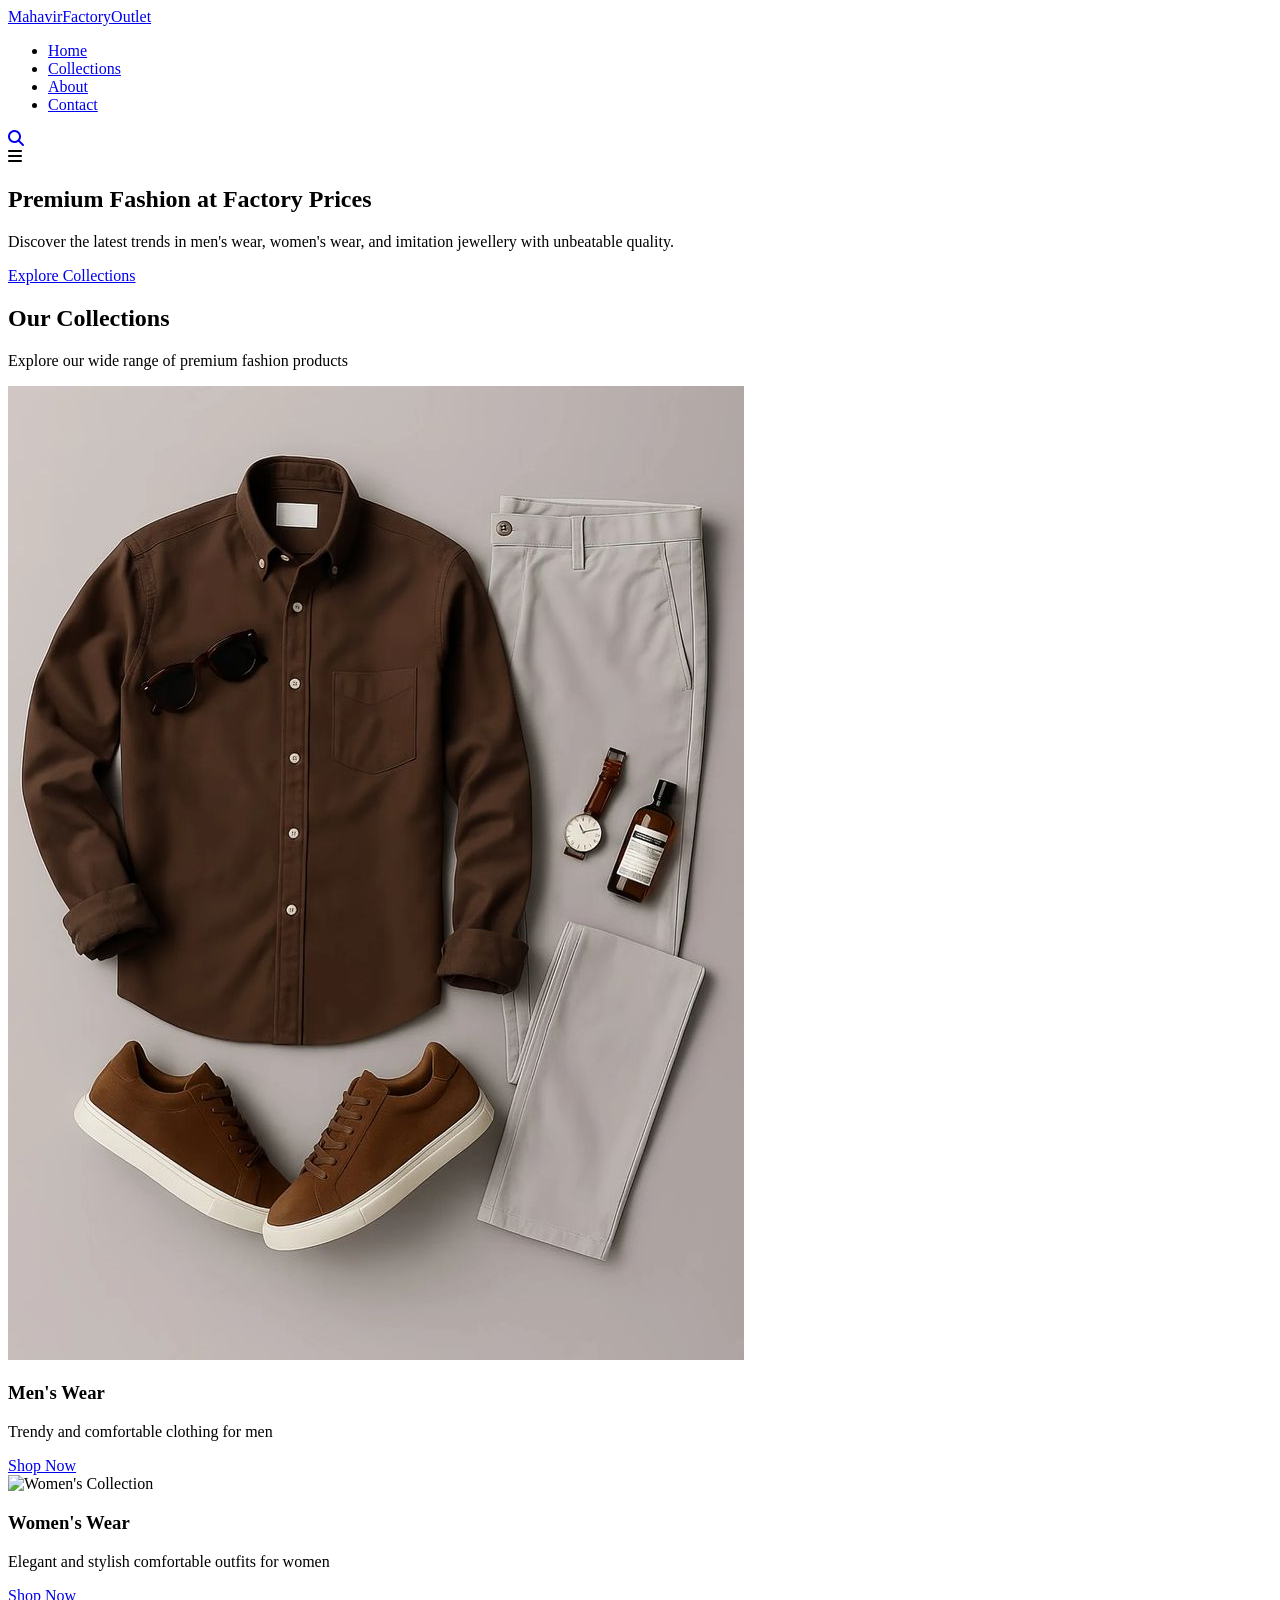
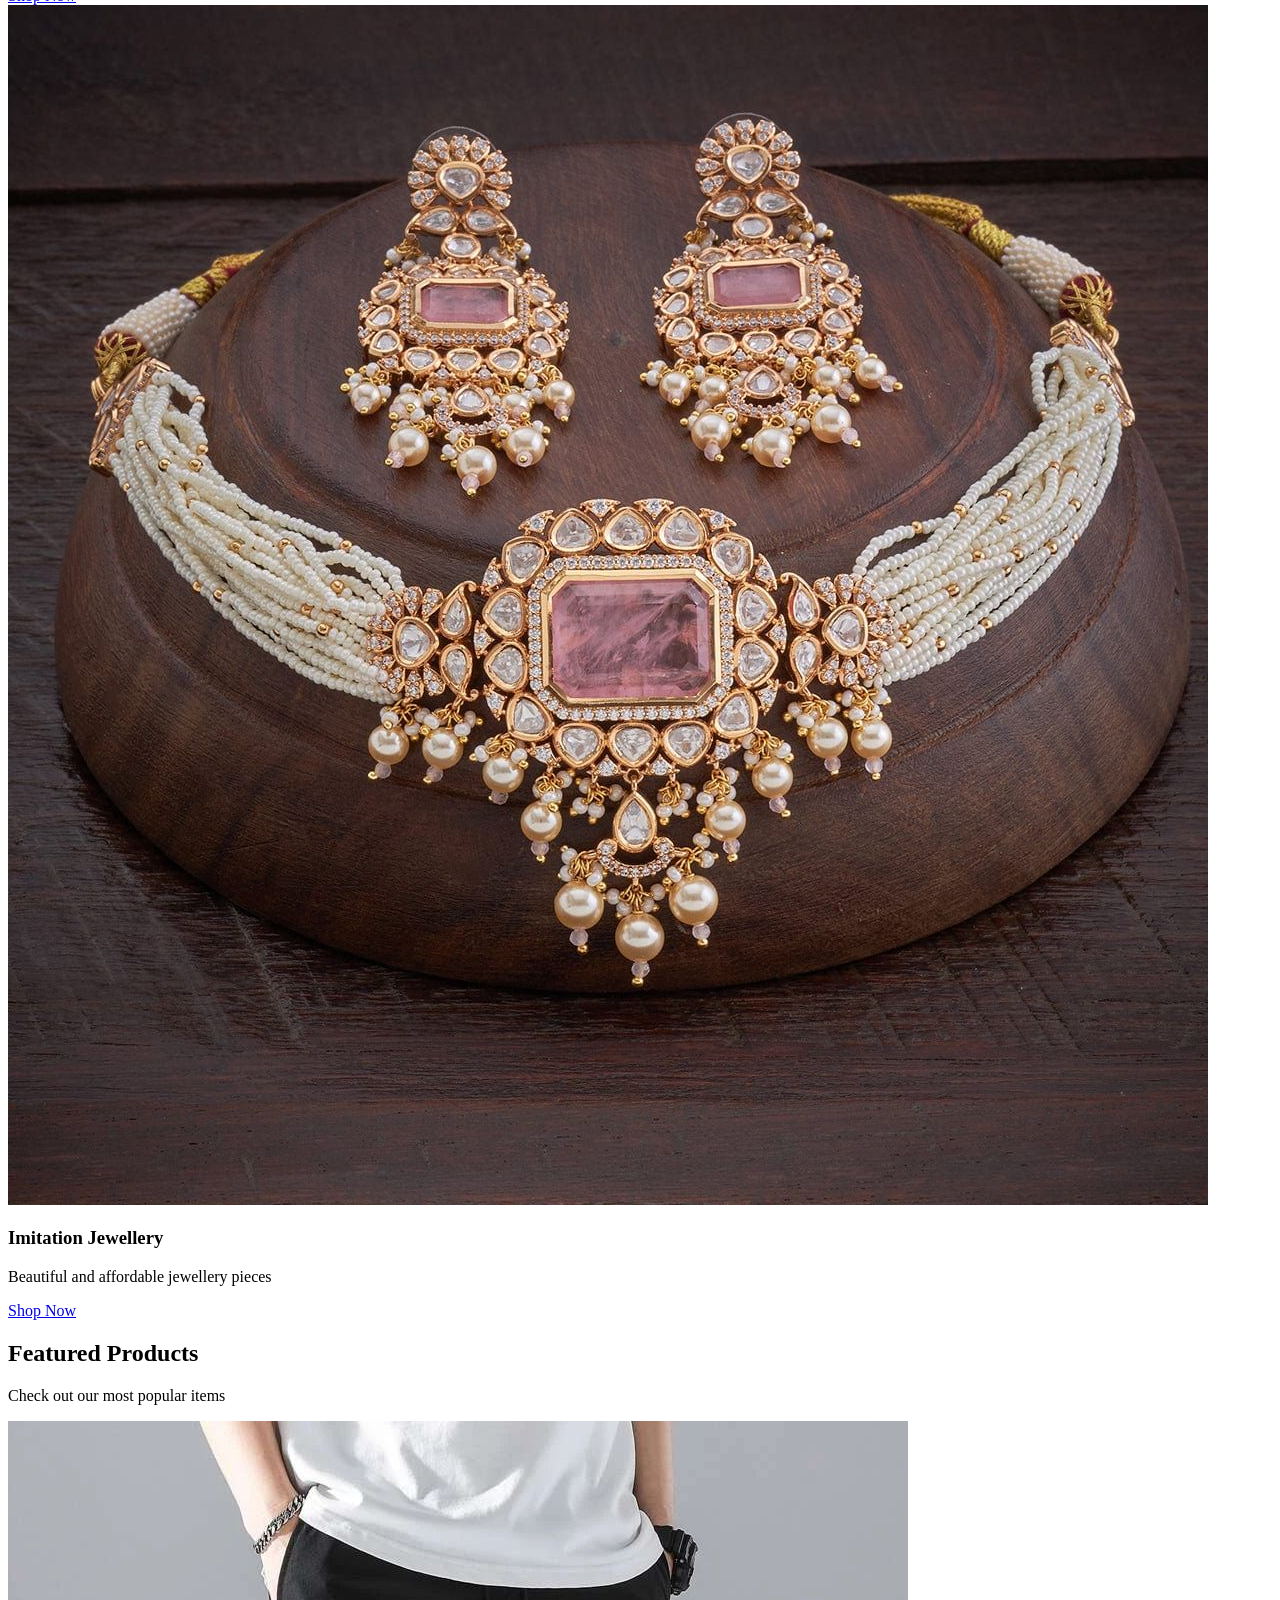
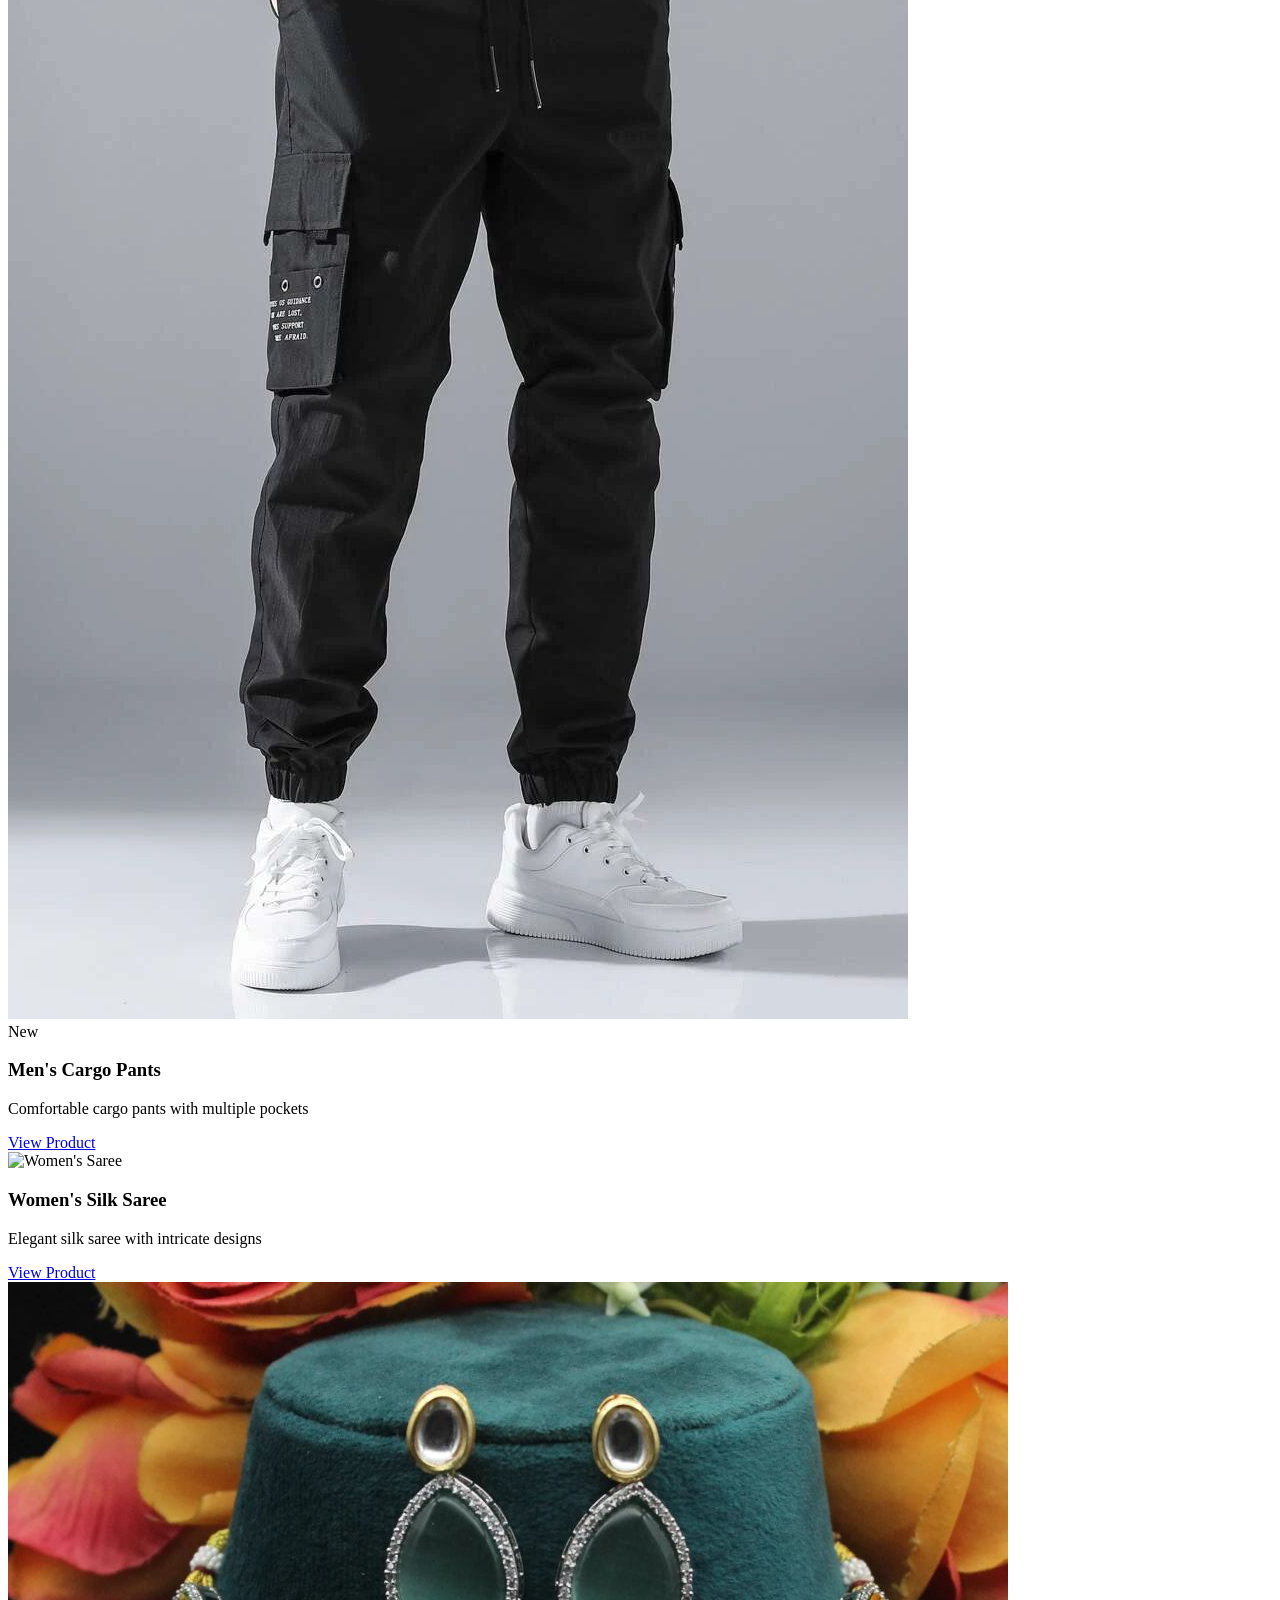
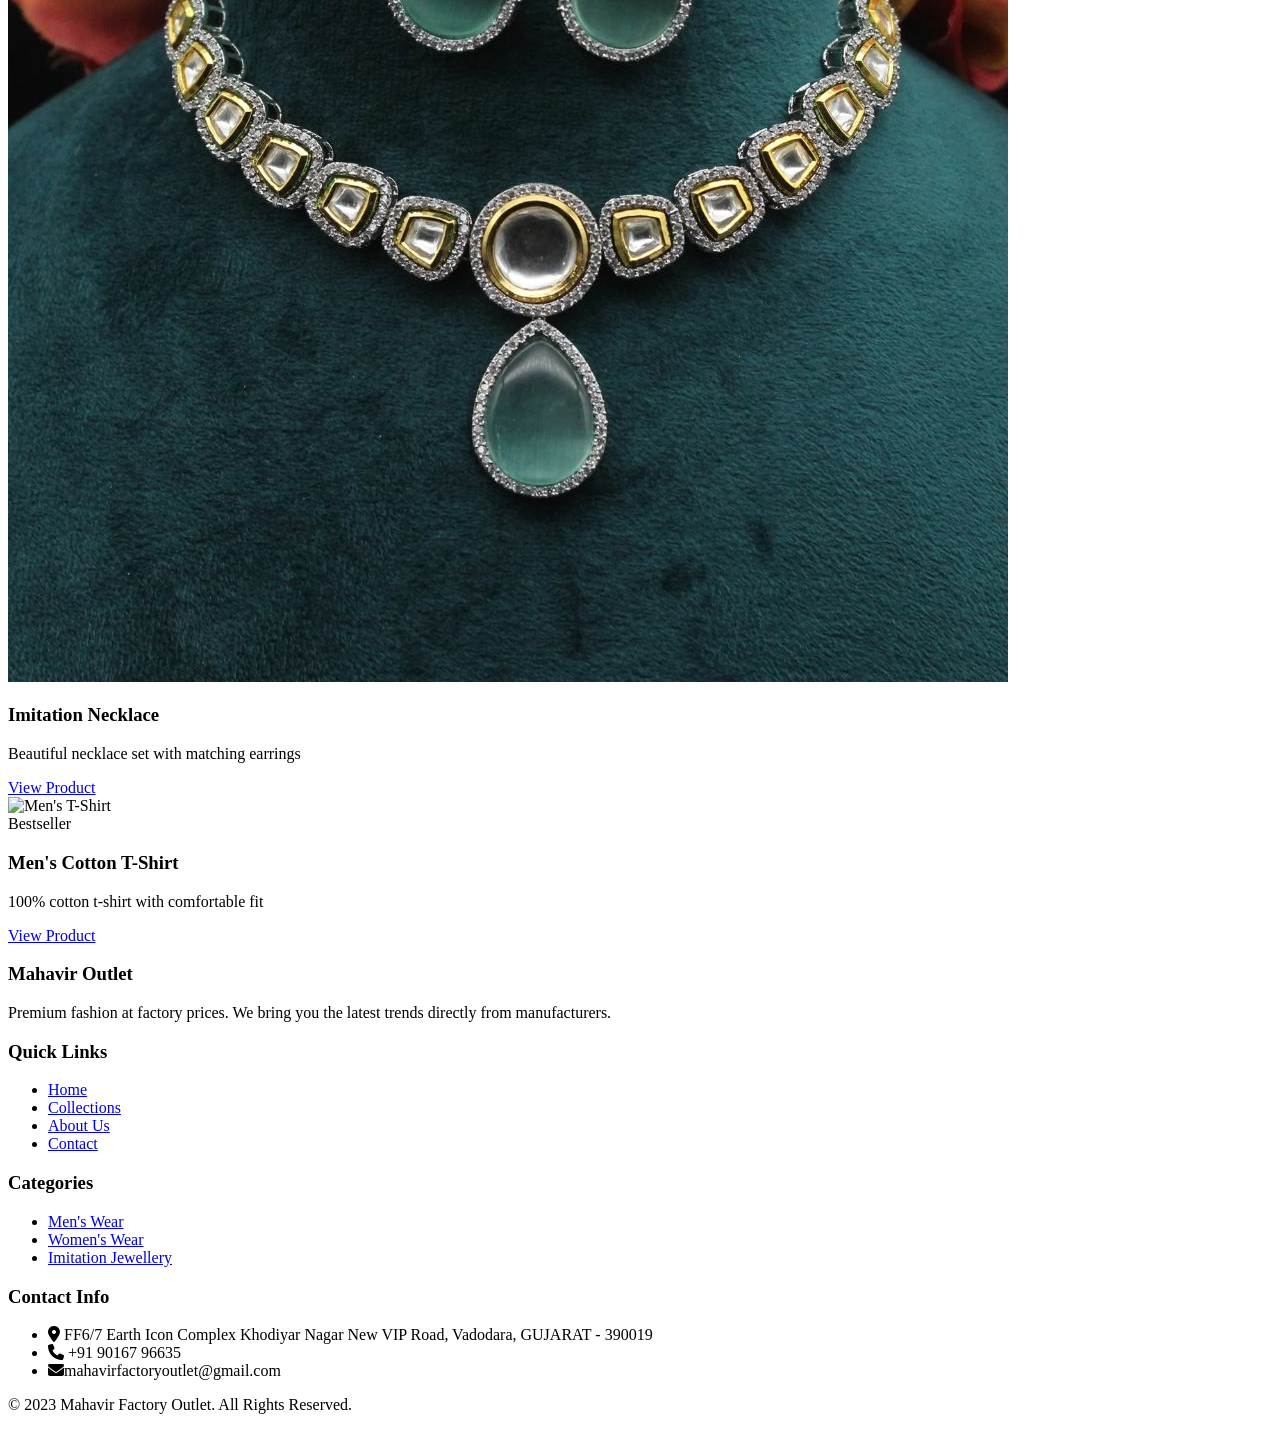
==== index.html @ 2e47fcfe "Add files via upload" ====
<!DOCTYPE html>
<html lang="en">
<head>
    <meta charset="UTF-8">
    <meta name="viewport" content="width=device-width, initial-scale=1.0">
    <title>Mahavir Factory Outlet - Premium Fashion</title>
    <link rel="stylesheet" href="css/style.css">
    <link rel="stylesheet" href="css/responsive.css">
    <link href="https://fonts.googleapis.com/css2?family=Poppins:wght@300;400;500;600;700;800&display=swap" rel="stylesheet">
    <link rel="stylesheet" href="https://cdnjs.cloudflare.com/ajax/libs/font-awesome/6.4.0/css/all.min.css">
</head>
<body>
    <!-- Header -->
    <header id="header">
        <div class="container">
            <nav class="navbar">
                <a href="index.html" class="logo">Mahavir<span>FactoryOutlet</span></a>
                
                <ul class="nav-links">
                    <li><a href="index.html">Home</a></li>
                    <li><a href="collections.html">Collections</a></li>
                    <li><a href="about.html">About</a></li>
                    <li><a href="contact.html">Contact</a></li>
                </ul>
                
                <div class="nav-icons">
                    <a href="#" class="search-icon"><i class="fas fa-search"></i></a>
                    <div class="hamburger"><i class="fas fa-bars"></i></div>
                </div>
            </nav>
        </div>
    </header>

    <!-- Hero Section -->
    <section class="hero">
        <div class="container">
            <div class="hero-content">
                <h1>Premium Fashion at Factory Prices</h1>
                <p>Discover the latest trends in men's wear, women's wear, and imitation jewellery with unbeatable quality.</p>
                <a href="collections.html" class="btn">Explore Collections</a>
            </div>
        </div>
    </section>

    <!-- Featured Collections -->
    <section class="section">
        <div class="container">
            <div class="section-title">
                <h2>Our Collections</h2>
                <p>Explore our wide range of premium fashion products</p>
            </div>
            
            <div class="collections-grid">
                <div class="collection-card fade-in">
                    <div class="collection-img">
                        <img src="mens.jpg" alt="Men's Collection">
                    </div>
                    <div class="collection-content">
                        <h3>Men's Wear</h3>
                        <p>Trendy and comfortable clothing for men</p>
                        <a href="category.html?collection=men" class="btn" style="margin-top: 1rem;">Shop Now</a>
                    </div>
                </div>
                
                <div class="collection-card fade-in">
                    <div class="collection-img">
                        <img src="womens.jpg" alt="Women's Collection">
                    </div>
                    <div class="collection-content">
                        <h3>Women's Wear</h3>
                        <p>Elegant and stylish comfortable outfits for women</p>
                        <a href="category.html?collection=women" class="btn" style="margin-top: 1rem;">Shop Now</a>
                    </div>
                </div>
                
                <div class="collection-card fade-in">
                    <div class="collection-img">
                        <img src="imitation.jpg" alt="Jewellery Collection">
                    </div>
                    <div class="collection-content">
                        <h3>Imitation Jewellery</h3>
                        <p>Beautiful and affordable jewellery pieces</p>
                        <a href="category.html?collection=jewellery" class="btn" style="margin-top: 1rem;">Shop Now</a>
                    </div>
                </div>
            </div>
        </div>
    </section>

    <!-- Featured Products -->
    <section class="section" style="background-color: var(--accent);">
        <div class="container">
            <div class="section-title">
                <h2>Featured Products</h2>
                <p>Check out our most popular items</p>
            </div>
            
            <div class="products-grid">
                <div class="product-card fade-in">
                    <div class="product-img">
                        <img src="menscargo.jpg" alt="Men's Cargo Pants">
                        <div class="product-badge">New</div>
                    </div>
                    <div class="product-content">
                        <h3>Men's Cargo Pants</h3>
                        <p>Comfortable cargo pants with multiple pockets</p>
                        <a href="product-detail.html?id=cargo1" class="btn">View Product</a>
                    </div>
                </div>
                
                <div class="product-card fade-in">
                    <div class="product-img">
                        <img src="silksaree.jpg" alt="Women's Saree">
                    </div>
                    <div class="product-content">
                        <h3>Women's Silk Saree</h3>
                        <p>Elegant silk saree with intricate designs</p>
                        <a href="product-detail.html?id=saree1" class="btn">View Product</a>
                    </div>
                </div>
                
                <div class="product-card fade-in">
                    <div class="product-img">
                        <img src="imitationjewlery.jpg" alt="Necklace Set">
                    </div>
                    <div class="product-content">
                        <h3>Imitation Necklace </h3>
                        <p>Beautiful necklace set with matching earrings</p>
                        <a href="product-detail.html?id=necklace1" class="btn">View Product</a>
                    </div>
                </div>
                
                <div class="product-card fade-in">
                    <div class="product-img">
                        <img src="cottontshirt.jpg" alt="Men's T-Shirt">
                        <div class="product-badge">Bestseller</div>
                    </div>
                    <div class="product-content">
                        <h3>Men's Cotton T-Shirt</h3>
                        <p>100% cotton t-shirt with comfortable fit</p>
                        <a href="product-detail.html?id=tshirt1" class="btn">View Product</a>
                    </div>
                </div>
            </div>
        </div>
    </section>

    <!-- Footer -->
    <footer>
        <div class="container">
            <div class="footer-content">
                <div class="footer-column">
                    <h3>Mahavir Outlet</h3>
                    <p>Premium fashion at factory prices. We bring you the latest trends directly from manufacturers.</p>
                </div>
                
                <div class="footer-column">
                    <h3>Quick Links</h3>
                    <ul class="footer-links">
                        <li><a href="index.html">Home</a></li>
                        <li><a href="collections.html">Collections</a></li>
                        <li><a href="about.html">About Us</a></li>
                        <li><a href="contact.html">Contact</a></li>
                    </ul>
                </div>
                
                <div class="footer-column">
                    <h3>Categories</h3>
                    <ul class="footer-links">
                        <li><a href="category.html?collection=men">Men's Wear</a></li>
                        <li><a href="category.html?collection=women">Women's Wear</a></li>
                        <li><a href="category.html?collection=jewellery">Imitation Jewellery</a></li>
                    </ul>
                </div>
                
                <div class="footer-column">
                    <h3>Contact Info</h3>
                    <ul class="footer-links">
                        <li><i class="fas fa-map-marker-alt"></i> FF6/7 Earth Icon Complex Khodiyar Nagar New VIP Road, Vadodara, GUJARAT - 390019</li>
                        <li><i class="fas fa-phone"></i> +91 90167 96635</li>
                        <li><i class="fas fa-envelope"></i>mahavirfactoryoutlet@gmail.com</li>
                    </ul>
                </div>
            </div>
            
            <div class="copyright">
                <p>&copy; 2023 Mahavir Factory Outlet. All Rights Reserved.</p>
            </div>
        </div>
    </footer>

    <script src="js/script.js"></script>
</body>
</html>
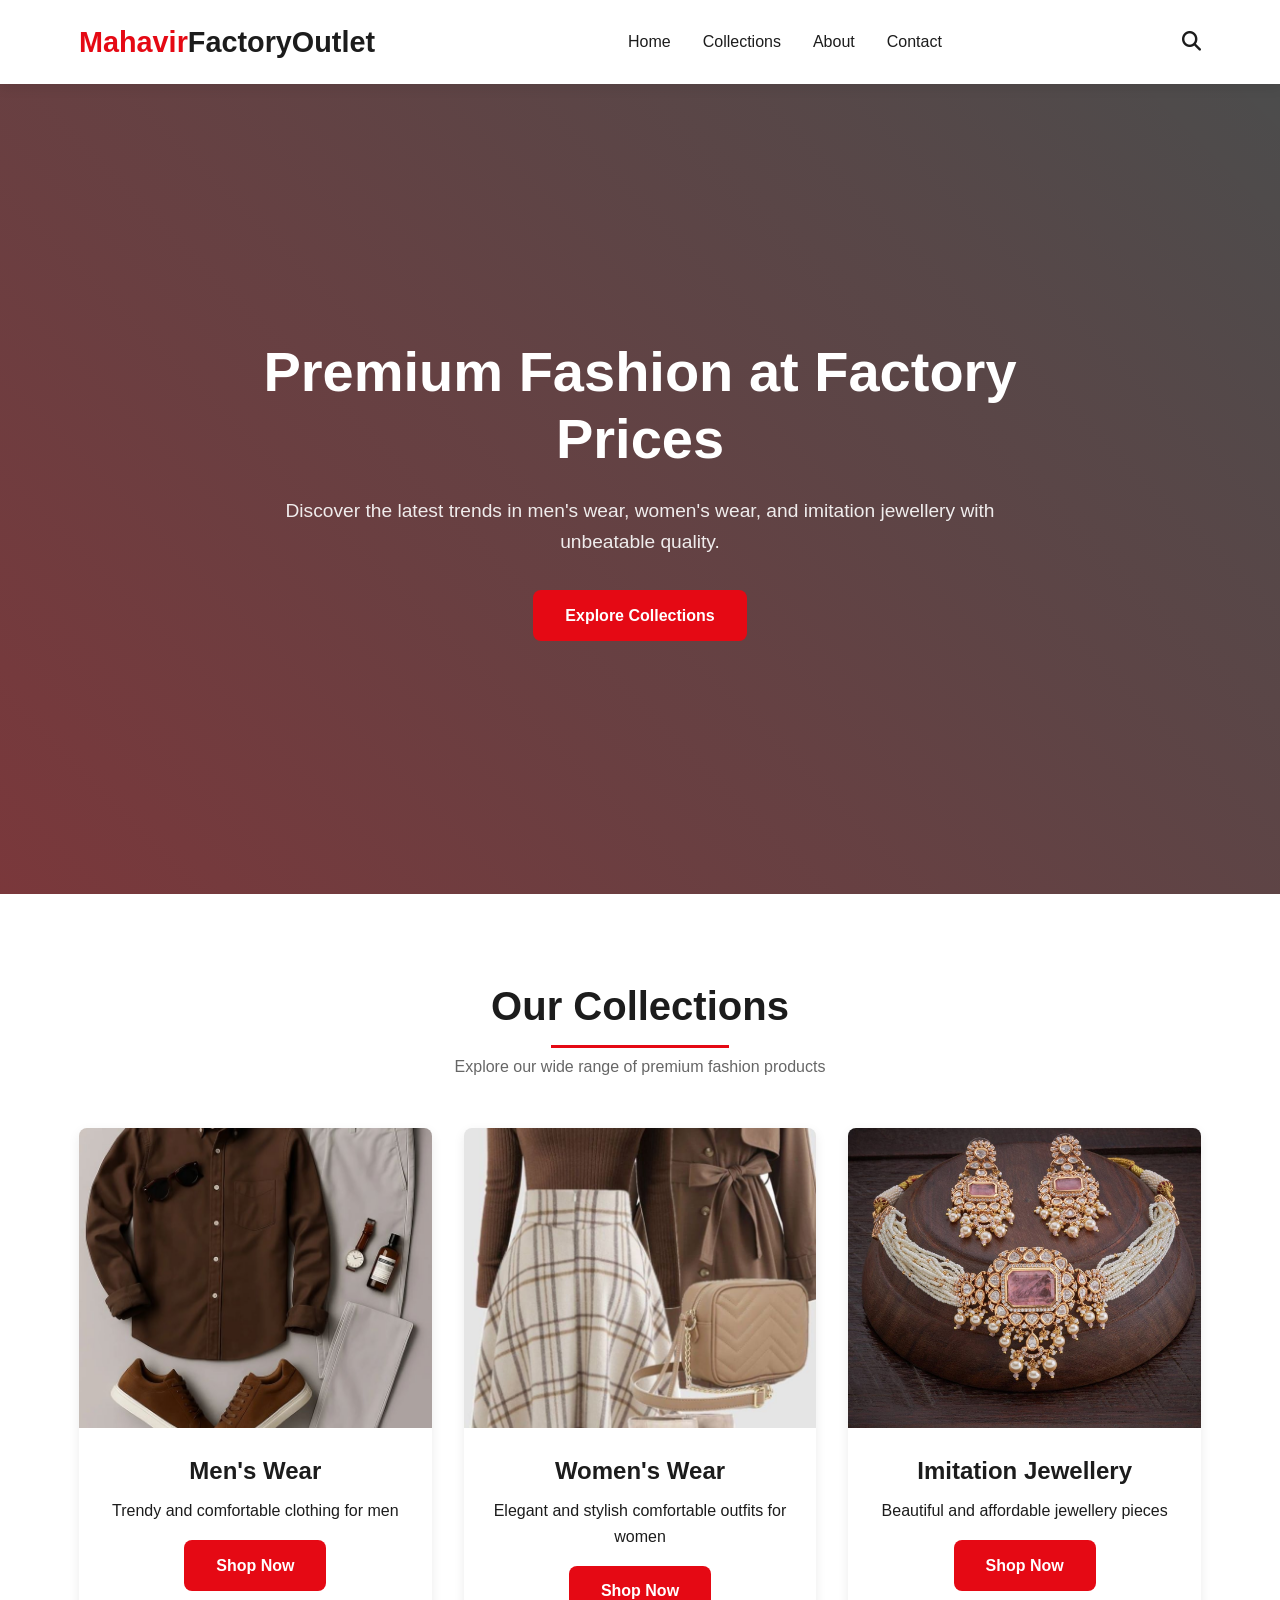
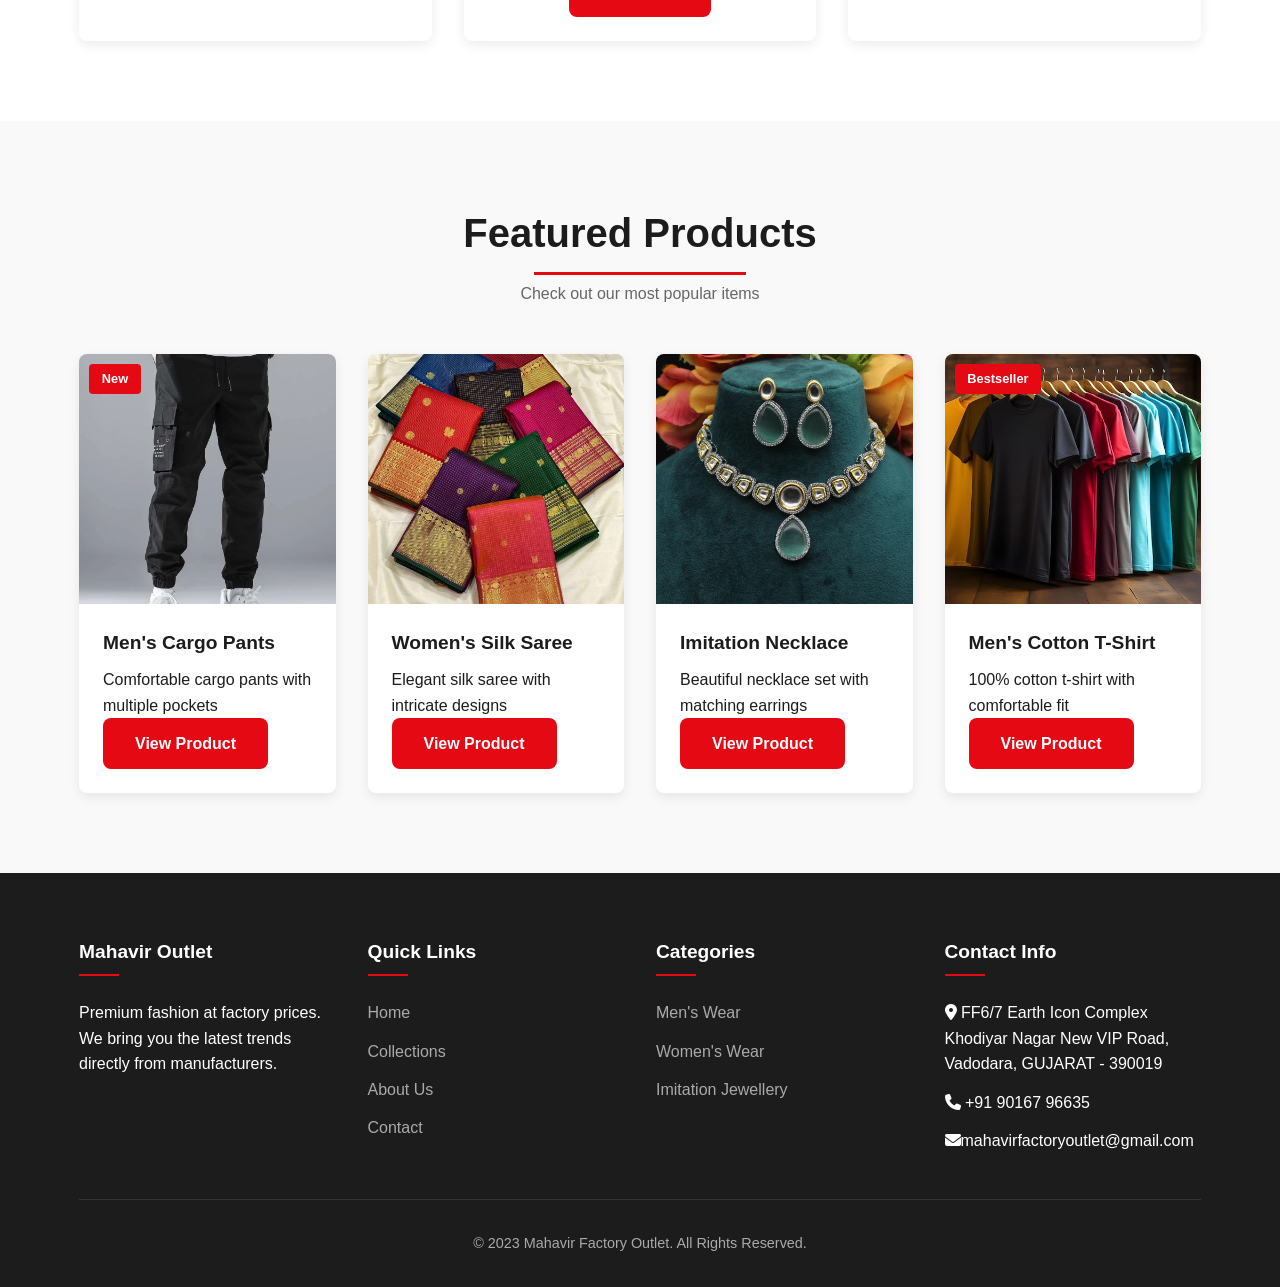
==== commit b0c2e888: "Add files via upload" ====
--- a/index.html
+++ b/index.html
@@ -4,8 +4,8 @@
     <meta charset="UTF-8">
     <meta name="viewport" content="width=device-width, initial-scale=1.0">
     <title>Mahavir Factory Outlet - Premium Fashion</title>
-    <link rel="stylesheet" href="css/style.css">
-    <link rel="stylesheet" href="css/responsive.css">
+    <link rel="stylesheet" href="style.css">
+    <link rel="stylesheet" href="responsive.css">
     <link href="https://fonts.googleapis.com/css2?family=Poppins:wght@300;400;500;600;700;800&display=swap" rel="stylesheet">
     <link rel="stylesheet" href="https://cdnjs.cloudflare.com/ajax/libs/font-awesome/6.4.0/css/all.min.css">
 </head>
@@ -189,6 +189,6 @@
         </div>
     </footer>
 
-    <script src="js/script.js"></script>
+    <script src="script.js"></script>
 </body>
 </html>
--- a/style.css
+++ b/style.css
@@ -0,0 +1,839 @@
+/* CSS Variables */
+:root {
+    --primary: #e50914;
+    --primary-dark: #c40812;
+    --secondary: #ffffff;
+    --accent: #f9f9f9;
+    --text: #1c1c1c;
+    --text-light: #666;
+    --light-gray: #e0e0e0;
+    --shadow: 0 4px 12px rgba(0, 0, 0, 0.08);
+    --shadow-hover: 0 10px 30px rgba(0, 0, 0, 0.15);
+    --transition: all 0.3s ease;
+    --border-radius: 8px;
+}
+
+/* CSS Reset */
+* {
+    margin: 0;
+    padding: 0;
+    box-sizing: border-box;
+}
+
+html {
+    scroll-behavior: smooth;
+}
+
+body {
+    font-family: 'Poppins', sans-serif;
+    color: var(--text);
+    background-color: var(--secondary);
+    line-height: 1.6;
+    overflow-x: hidden;
+}
+
+/* Common Styles */
+.container {
+    width: 90%;
+    max-width: 1200px;
+    margin: 0 auto;
+    padding: 0 15px;
+}
+
+.btn {
+    display: inline-block;
+    padding: 0.8rem 2rem;
+    background-color: var(--primary);
+    color: var(--secondary);
+    border: none;
+    border-radius: var(--border-radius);
+    font-weight: 600;
+    text-decoration: none;
+    transition: var(--transition);
+    cursor: pointer;
+    text-align: center;
+}
+
+.btn:hover {
+    background-color: var(--primary-dark);
+    transform: translateY(-3px);
+    box-shadow: 0 10px 20px rgba(229, 9, 20, 0.2);
+}
+
+.btn-outline {
+    background-color: transparent;
+    border: 2px solid var(--primary);
+    color: var(--primary);
+}
+
+.btn-outline:hover {
+    background-color: var(--primary);
+    color: var(--secondary);
+}
+
+.section {
+    padding: 5rem 0;
+}
+
+.section-title {
+    text-align: center;
+    margin-bottom: 3rem;
+}
+
+.section-title h2 {
+    font-size: 2.5rem;
+    margin-bottom: 1rem;
+    position: relative;
+    display: inline-block;
+}
+
+.section-title h2::after {
+    content: '';
+    position: absolute;
+    width: 60%;
+    height: 3px;
+    background-color: var(--primary);
+    bottom: -10px;
+    left: 20%;
+}
+
+.section-title p {
+    color: var(--text-light);
+    max-width: 600px;
+    margin: 0 auto;
+}
+
+/* Header & Navigation */
+header {
+    background-color: var(--secondary);
+    box-shadow: var(--shadow);
+    position: sticky;
+    top: 0;
+    z-index: 1000;
+    transition: var(--transition);
+}
+
+header.scrolled {
+    padding: 0.5rem 0;
+}
+
+.navbar {
+    display: flex;
+    justify-content: space-between;
+    align-items: center;
+    padding: 1.2rem 0;
+    transition: var(--transition);
+}
+
+.logo {
+    font-size: 1.8rem;
+    font-weight: 800;
+    color: var(--primary);
+    text-decoration: none;
+    display: flex;
+    align-items: center;
+}
+
+.logo span {
+    color: var(--text);
+}
+
+.nav-links {
+    display: flex;
+    list-style: none;
+}
+
+.nav-links li {
+    margin-left: 2rem;
+}
+
+.nav-links a {
+    text-decoration: none;
+    color: var(--text);
+    font-weight: 500;
+    transition: var(--transition);
+    position: relative;
+}
+
+.nav-links a:hover {
+    color: var(--primary);
+}
+
+.nav-links a::after {
+    content: '';
+    position: absolute;
+    width: 0;
+    height: 2px;
+    bottom: -5px;
+    left: 0;
+    background-color: var(--primary);
+    transition: var(--transition);
+}
+
+.nav-links a:hover::after {
+    width: 100%;
+}
+
+.nav-icons {
+    display: flex;
+    align-items: center;
+}
+
+.nav-icons a {
+    margin-left: 1.2rem;
+    color: var(--text);
+    font-size: 1.2rem;
+    transition: var(--transition);
+}
+
+.nav-icons a:hover {
+    color: var(--primary);
+}
+
+.hamburger {
+    display: none;
+    cursor: pointer;
+    font-size: 1.5rem;
+}
+
+/* Hero Section */
+.hero {
+    height: 90vh;
+    background: linear-gradient(rgba(0, 0, 0, 0.7), rgba(0, 0, 0, 0.7)), url('https://images.unsplash.com/photo-1441986300917-64674bd600d8?ixlib=rb-4.0.3&auto=format&fit=crop&w=1950&q=80');
+    background-size: cover;
+    background-position: center;
+    display: flex;
+    align-items: center;
+    color: var(--secondary);
+    text-align: center;
+    position: relative;
+    overflow: hidden;
+}
+
+.hero::before {
+    content: '';
+    position: absolute;
+    top: 0;
+    left: 0;
+    width: 100%;
+    height: 100%;
+    background: linear-gradient(45deg, rgba(229, 9, 20, 0.3), transparent);
+    z-index: 1;
+}
+
+.hero-content {
+    max-width: 800px;
+    margin: 0 auto;
+    position: relative;
+    z-index: 2;
+    animation: fadeInUp 1s ease;
+}
+
+.hero h1 {
+    font-size: 3.5rem;
+    margin-bottom: 1.5rem;
+    font-weight: 700;
+    line-height: 1.2;
+}
+
+.hero p {
+    font-size: 1.2rem;
+    margin-bottom: 2rem;
+    opacity: 0.9;
+}
+
+/* Featured Collections */
+.collections-grid {
+    display: grid;
+    grid-template-columns: repeat(auto-fit, minmax(300px, 1fr));
+    gap: 2rem;
+}
+
+.collection-card {
+    background-color: var(--secondary);
+    border-radius: var(--border-radius);
+    overflow: hidden;
+    box-shadow: var(--shadow);
+    transition: var(--transition);
+    position: relative;
+}
+
+.collection-card:hover {
+    transform: translateY(-10px);
+    box-shadow: var(--shadow-hover);
+}
+
+.collection-img {
+    height: 300px;
+    overflow: hidden;
+}
+
+.collection-img img {
+    width: 100%;
+    height: 100%;
+    object-fit: cover;
+    transition: var(--transition);
+}
+
+.collection-card:hover .collection-img img {
+    transform: scale(1.05);
+}
+
+.collection-content {
+    padding: 1.5rem;
+    text-align: center;
+}
+
+.collection-content h3 {
+    font-size: 1.5rem;
+    margin-bottom: 0.5rem;
+}
+
+/* Products Grid */
+.products-grid {
+    display: grid;
+    grid-template-columns: repeat(auto-fill, minmax(250px, 1fr));
+    gap: 2rem;
+}
+
+.product-card {
+    background-color: var(--secondary);
+    border-radius: var(--border-radius);
+    overflow: hidden;
+    box-shadow: var(--shadow);
+    transition: var(--transition);
+    position: relative;
+}
+
+.product-card:hover {
+    transform: translateY(-5px);
+    box-shadow: var(--shadow-hover);
+}
+
+.product-img {
+    height: 250px;
+    overflow: hidden;
+    position: relative;
+}
+
+.product-img img {
+    width: 100%;
+    height: 100%;
+    object-fit: cover;
+    transition: var(--transition);
+}
+
+.product-card:hover .product-img img {
+    transform: scale(1.05);
+}
+
+.product-badge {
+    position: absolute;
+    top: 10px;
+    left: 10px;
+    background-color: var(--primary);
+    color: var(--secondary);
+    padding: 0.3rem 0.8rem;
+    border-radius: 4px;
+    font-size: 0.8rem;
+    font-weight: 600;
+}
+
+.product-content {
+    padding: 1.5rem;
+}
+
+.product-content h3 {
+    font-size: 1.2rem;
+    margin-bottom: 0.5rem;
+}
+
+/* About Section */
+.about {
+    background-color: var(--accent);
+}
+
+.about-content {
+    display: grid;
+    grid-template-columns: 1fr 1fr;
+    gap: 3rem;
+    align-items: center;
+}
+
+.about-text h2 {
+    font-size: 2.5rem;
+    margin-bottom: 1.5rem;
+}
+
+.about-text p {
+    margin-bottom: 1.5rem;
+}
+
+.about-img {
+    border-radius: var(--border-radius);
+    overflow: hidden;
+    box-shadow: var(--shadow);
+    position: relative;
+}
+
+.about-img::before {
+    content: '';
+    position: absolute;
+    top: 0;
+    left: 0;
+    width: 100%;
+    height: 100%;
+    background: linear-gradient(45deg, rgba(229, 9, 20, 0.1), transparent);
+    z-index: 1;
+}
+
+.about-img img {
+    width: 100%;
+    height: auto;
+    display: block;
+    transition: var(--transition);
+}
+
+.about-img:hover img {
+    transform: scale(1.05);
+}
+
+/* Contact Section */
+.contact-content {
+    display: grid;
+    grid-template-columns: 1fr 1fr;
+    gap: 3rem;
+}
+
+.contact-info {
+    display: flex;
+    flex-direction: column;
+    gap: 1.5rem;
+}
+
+.contact-item {
+    display: flex;
+    align-items: flex-start;
+    gap: 1rem;
+}
+
+.contact-icon {
+    background-color: var(--primary);
+    color: var(--secondary);
+    width: 40px;
+    height: 40px;
+    border-radius: 50%;
+    display: flex;
+    align-items: center;
+    justify-content: center;
+    flex-shrink: 0;
+}
+
+.contact-text h3 {
+    margin-bottom: 0.3rem;
+}
+
+.social-links {
+    display: flex;
+    gap: 1rem;
+    margin-top: 1rem;
+    flex-direction: column;
+}
+
+.social-links a {
+    display: inline-flex;
+    align-items: center;
+    gap: 0.5rem;
+    padding: 0.8rem 1.5rem;
+    border-radius: var(--border-radius);
+    text-decoration: none;
+    font-weight: 600;
+    transition: var(--transition);
+    text-align: center;
+    justify-content: center;
+}
+
+.social-links .whatsapp-btn {
+    background-color: #25D366;
+    color: white;
+}
+
+.social-links .whatsapp-btn:hover {
+    background-color: #128C7E;
+    transform: translateY(-3px);
+    box-shadow: 0 10px 20px rgba(37, 211, 102, 0.2);
+}
+
+.social-links .btn {
+    background-color: var(--primary);
+    color: white;
+}
+
+.social-links .btn:hover {
+    background-color: var(--primary-dark);
+    transform: translateY(-3px);
+}
+
+.map {
+    border-radius: var(--border-radius);
+    overflow: hidden;
+    box-shadow: var(--shadow);
+    height: 100%;
+}
+
+.map iframe {
+    width: 100%;
+    height: 100%;
+    border: none;
+}
+
+/* Footer */
+footer {
+    background-color: #1c1c1c;
+    color: var(--secondary);
+    padding: 4rem 0 2rem;
+}
+
+.footer-content {
+    display: grid;
+    grid-template-columns: repeat(auto-fit, minmax(200px, 1fr));
+    gap: 2rem;
+    margin-bottom: 2rem;
+}
+
+.footer-column h3 {
+    font-size: 1.2rem;
+    margin-bottom: 1.5rem;
+    position: relative;
+    padding-bottom: 0.5rem;
+}
+
+.footer-column h3::after {
+    content: '';
+    position: absolute;
+    width: 40px;
+    height: 2px;
+    background-color: var(--primary);
+    bottom: 0;
+    left: 0;
+}
+
+.footer-links {
+    list-style: none;
+}
+
+.footer-links li {
+    margin-bottom: 0.8rem;
+}
+
+.footer-links a {
+    color: #aaa;
+    text-decoration: none;
+    transition: var(--transition);
+}
+
+.footer-links a:hover {
+    color: var(--secondary);
+    padding-left: 5px;
+}
+
+.copyright {
+    text-align: center;
+    padding-top: 2rem;
+    border-top: 1px solid #333;
+    color: #aaa;
+    font-size: 0.9rem;
+}
+
+/* Page-specific styles */
+.page-header {
+    background-color: var(--accent);
+    padding: 3rem 0;
+    text-align: center;
+    position: relative;
+    overflow: hidden;
+}
+
+.page-header::before {
+    content: '';
+    position: absolute;
+    top: 0;
+    left: 0;
+    width: 100%;
+    height: 100%;
+    background: linear-gradient(45deg, rgba(229, 9, 20, 0.05), transparent);
+    z-index: 1;
+}
+
+.page-header .container {
+    position: relative;
+    z-index: 2;
+}
+
+.breadcrumb {
+    display: flex;
+    justify-content: center;
+    list-style: none;
+    margin-top: 1rem;
+}
+
+.breadcrumb li {
+    margin: 0 0.5rem;
+}
+
+.breadcrumb li:not(:last-child)::after {
+    content: '/';
+    margin-left: 1rem;
+    color: #999;
+}
+
+.breadcrumb a {
+    color: var(--text);
+    text-decoration: none;
+    transition: var(--transition);
+}
+
+.breadcrumb a:hover {
+    color: var(--primary);
+}
+
+/* Category Grid */
+.category-grid {
+    display: grid;
+    grid-template-columns: repeat(auto-fill, minmax(200px, 1fr));
+    gap: 2rem;
+}
+
+.category-card {
+    background-color: var(--secondary);
+    border-radius: var(--border-radius);
+    overflow: hidden;
+    box-shadow: var(--shadow);
+    transition: var(--transition);
+    text-align: center;
+}
+
+.category-card:hover {
+    transform: translateY(-5px);
+    box-shadow: var(--shadow-hover);
+}
+
+.category-img {
+    height: 200px;
+    overflow: hidden;
+}
+
+.category-img img {
+    width: 100%;
+    height: 100%;
+    object-fit: cover;
+    transition: var(--transition);
+}
+
+.category-card:hover .category-img img {
+    transform: scale(1.05);
+}
+
+.category-content {
+    padding: 1.5rem 1rem;
+}
+
+/* Product Detail */
+.product-detail {
+    display: grid;
+    grid-template-columns: 1fr 1fr;
+    gap: 3rem;
+    margin-top: 2rem;
+}
+
+.product-gallery {
+    display: flex;
+    flex-direction: column;
+    gap: 1rem;
+}
+
+.main-image {
+    height: 500px;
+    overflow: hidden;
+    border-radius: var(--border-radius);
+    position: relative;
+}
+
+.main-image img {
+    width: 100%;
+    height: 100%;
+    object-fit: cover;
+    transition: var(--transition);
+}
+
+.thumbnail-container {
+    display: flex;
+    gap: 1rem;
+    overflow-x: auto;
+    padding: 0.5rem 0;
+}
+
+.thumbnail {
+    width: 80px;
+    height: 80px;
+    border-radius: 4px;
+    overflow: hidden;
+    cursor: pointer;
+    border: 2px solid transparent;
+    transition: var(--transition);
+    flex-shrink: 0;
+}
+
+.thumbnail.active {
+    border-color: var(--primary);
+}
+
+.thumbnail img {
+    width: 100%;
+    height: 100%;
+    object-fit: cover;
+}
+
+.product-info h1 {
+    font-size: 2rem;
+    margin-bottom: 1rem;
+}
+
+.product-description {
+    margin-bottom: 1.5rem;
+}
+
+.product-options {
+    margin-bottom: 2rem;
+}
+
+.option-group {
+    margin-bottom: 1.5rem;
+}
+
+.option-group h3 {
+    margin-bottom: 0.5rem;
+}
+
+.options {
+    display: flex;
+    gap: 0.5rem;
+    flex-wrap: wrap;
+}
+
+.option {
+    padding: 0.5rem 1rem;
+    border: 1px solid var(--light-gray);
+    border-radius: 4px;
+    cursor: pointer;
+    transition: var(--transition);
+}
+
+.option:hover, .option.active {
+    border-color: var(--primary);
+    background-color: rgba(229, 9, 20, 0.05);
+}
+
+.whatsapp-btn {
+    display: inline-flex;
+    align-items: center;
+    gap: 0.5rem;
+    background-color: #25D366;
+    color: white;
+    padding: 0.8rem 1.5rem;
+    border-radius: var(--border-radius);
+    text-decoration: none;
+    font-weight: 600;
+    transition: var(--transition);
+}
+
+.whatsapp-btn:hover {
+    background-color: #128C7E;
+    transform: translateY(-3px);
+    box-shadow: 0 10px 20px rgba(37, 211, 102, 0.2);
+}
+
+/* Animations */
+@keyframes fadeInUp {
+    from {
+        opacity: 0;
+        transform: translateY(30px);
+    }
+    to {
+        opacity: 1;
+        transform: translateY(0);
+    }
+}
+
+@keyframes fadeInLeft {
+    from {
+        opacity: 0;
+        transform: translateX(-30px);
+    }
+    to {
+        opacity: 1;
+        transform: translateX(0);
+    }
+}
+
+@keyframes fadeInRight {
+    from {
+        opacity: 0;
+        transform: translateX(30px);
+    }
+    to {
+        opacity: 1;
+        transform: translateX(0);
+    }
+}
+
+.fade-in {
+    opacity: 0;
+    transform: translateY(20px);
+    transition: opacity 0.6s ease, transform 0.6s ease;
+}
+
+.fade-in.visible {
+    opacity: 1;
+    transform: translateY(0);
+}
+/* Product Detail Page Specific Styles */
+.action-buttons {
+    display: flex;
+    gap: 1rem;
+    flex-wrap: wrap;
+    margin-top: 2rem;
+}
+
+.action-buttons .whatsapp-btn,
+.action-buttons .btn {
+    flex: 1;
+    min-width: 200px;
+}
+
+.error-message {
+    text-align: center;
+    padding: 3rem 0;
+}
+
+.error-message h2 {
+    color: var(--primary);
+    margin-bottom: 1rem;
+}
+
+.error-message p {
+    margin-bottom: 2rem;
+    color: var(--text-light);
+}
+
+/* Responsive adjustments for product detail */
+@media (max-width: 768px) {
+    .action-buttons {
+        flex-direction: column;
+    }
+    
+    .action-buttons .whatsapp-btn,
+    .action-buttons .btn {
+        width: 100%;
+    }
+}
--- a/responsive.css
+++ b/responsive.css
@@ -0,0 +1,95 @@
+/* Responsive Styles */
+@media (max-width: 992px) {
+    .about-content,
+    .contact-content,
+    .product-detail {
+        grid-template-columns: 1fr;
+    }
+
+    .hero h1 {
+        font-size: 2.8rem;
+    }
+    
+    .social-links {
+        flex-direction: row;
+        flex-wrap: wrap;
+    }
+}
+
+@media (max-width: 768px) {
+    .hamburger {
+        display: block;
+    }
+
+    .nav-links {
+        position: fixed;
+        top: 70px;
+        left: -100%;
+        width: 100%;
+        height: calc(100vh - 70px);
+        background-color: var(--secondary);
+        flex-direction: column;
+        align-items: center;
+        justify-content: flex-start;
+        padding-top: 2rem;
+        transition: var(--transition);
+        box-shadow: 0 10px 15px rgba(0, 0, 0, 0.1);
+        z-index: 999;
+    }
+
+    .nav-links.active {
+        left: 0;
+    }
+
+    .nav-links li {
+        margin: 1rem 0;
+    }
+
+    .hero h1 {
+        font-size: 2.2rem;
+    }
+
+    .section-title h2 {
+        font-size: 2rem;
+    }
+
+    .main-image {
+        height: 400px;
+    }
+    
+    .social-links {
+        flex-direction: column;
+    }
+    
+    .social-links a {
+        width: 100%;
+    }
+}
+
+@media (max-width: 576px) {
+    .hero h1 {
+        font-size: 1.8rem;
+    }
+
+    .section {
+        padding: 3rem 0;
+    }
+
+    .btn {
+        padding: 0.7rem 1.5rem;
+    }
+
+    .product-detail {
+        gap: 2rem;
+    }
+    
+    .collections-grid,
+    .products-grid,
+    .category-grid {
+        grid-template-columns: 1fr;
+    }
+    
+    .footer-content {
+        grid-template-columns: 1fr;
+    }
+}
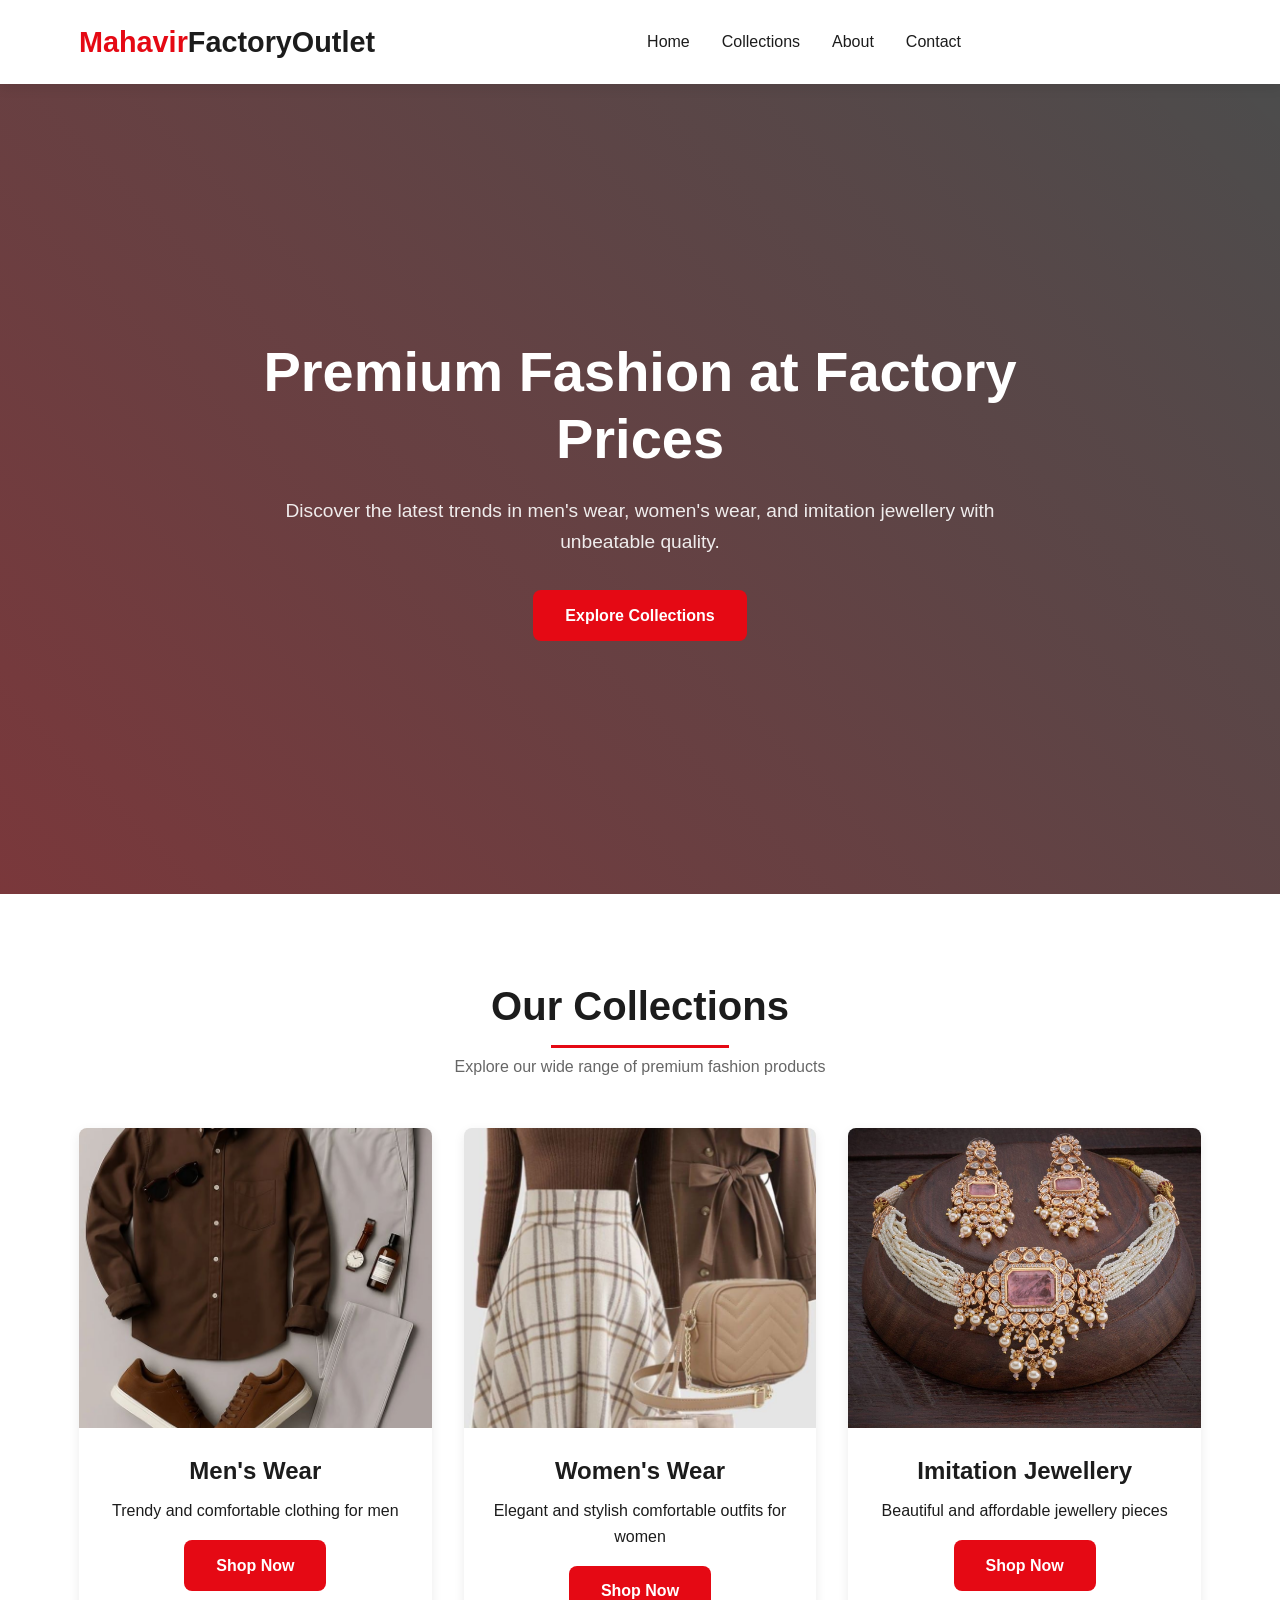
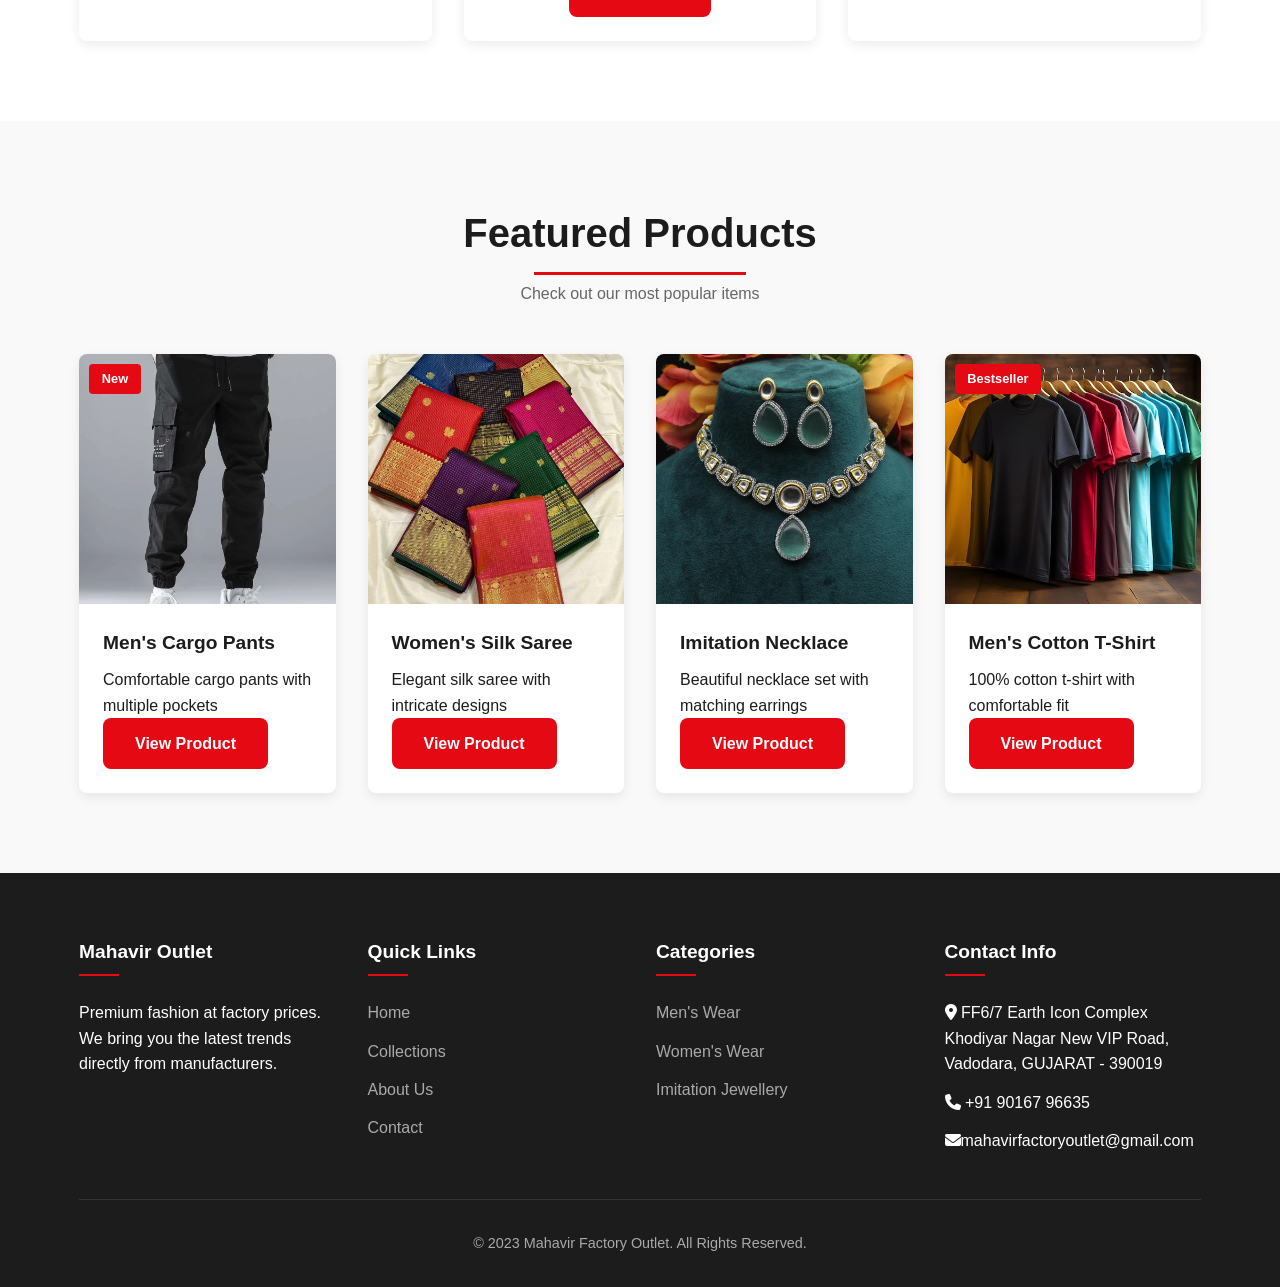
==== commit ad69560b: "Add files via upload" ====
--- a/index.html
+++ b/index.html
@@ -24,7 +24,6 @@
                 </ul>
                 
                 <div class="nav-icons">
-                    <a href="#" class="search-icon"><i class="fas fa-search"></i></a>
                     <div class="hamburger"><i class="fas fa-bars"></i></div>
                 </div>
             </nav>
